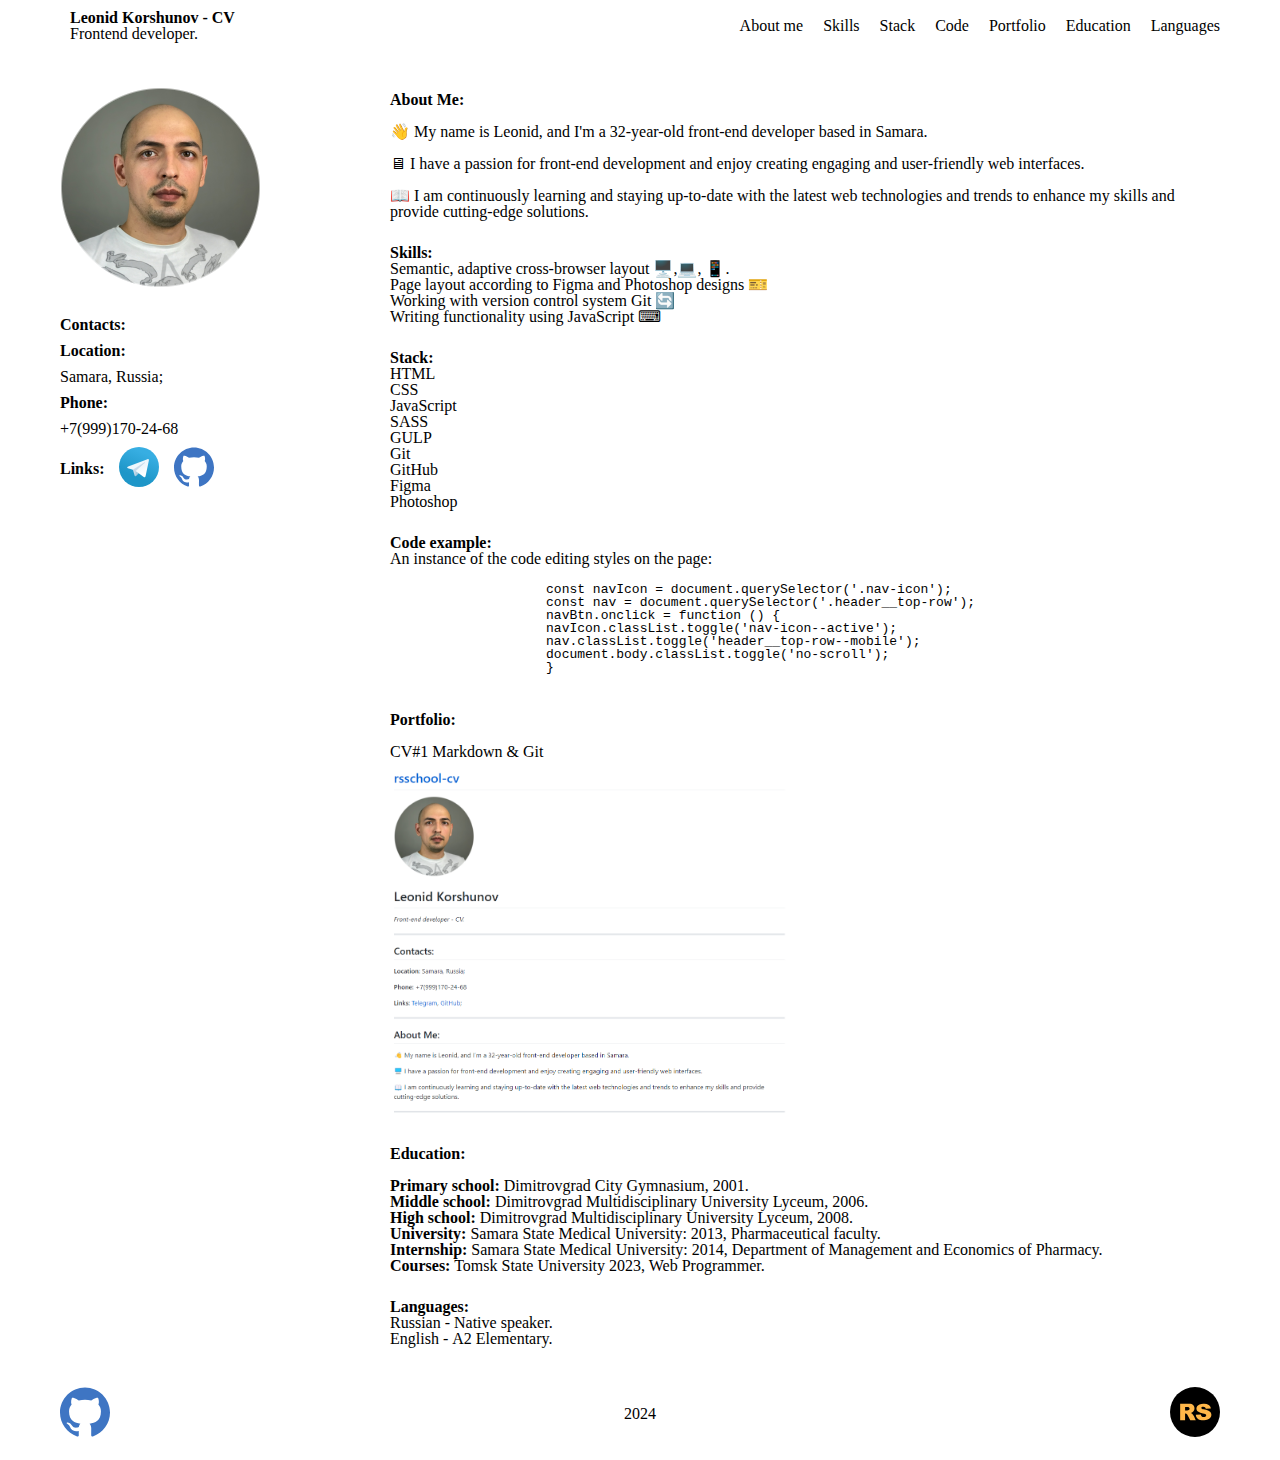
==== index.html @ f047ddb5 "fix: remove incorrect tags and validate code" ====
<!DOCTYPE html>
<html lang="en">

<head>
  <meta charset="UTF-8">
  <meta name="viewport" content="width=device-width, initial-scale=1.0">
  <link rel="stylesheet" href="./css/reset.css">
  <link rel="stylesheet" href="./css/main.css">
  <link rel="icon" href="./assets/svg/gulp.svg">
  <title>CV - Leonid Korshunov</title>
</head>

<body>
  <div class="wrapper">

    <header class="header">
      <div class="container">
        <div class="header__content">
          <div class="header__logo">
            <h1>Leonid Korshunov - CV</h1>
            <p>Frontend developer.</p>
          </div>
          <div class="header__navigation">
            <nav class="menu">
              <ul>
                <li><a href="#about">About me</a></li>
                <li><a href="#skills">Skills</a></li>
                <li><a href="#stack">Stack</a></li>
                <li><a href="#code">Code</a></li>
                <li><a href="#portfolio">Portfolio</a></li>
                <li><a href="#education">Education</a></li>
                <li><a href="#languages">Languages</a></li>
              </ul>
            </nav>
          </div>
        </div>

      </div>
    </header>

    <main class="main">
      <div class="container">
        <div class="main_grid-container">
          <div class="left-column">
            <section class="contact-info">

              <div class="contact-info_avatar">
                <img src="./assets/img/avatar.png" alt="The developer avatar">
              </div>

              <div class="contacts">
                <div class="contacts-data">
                  <div class="conatcts-data-content">
                    <h2>Contacts:</h2>
                    <h3>Location:</h3>
                    <p>Samara, Russia;</p>
                    <h3>Phone:</h3>
                    <p>+7(999)170-24-68</p>
                  </div>
                </div>

                <div class="contact-links">
                  <h3>Links:</h3>
                  <a href="https://t.me/leonidkorshunov" target="_blank"><img src="./assets/svg/telegram.svg" alt=""
                      width="40"></a>
                  <a href="https://github.com/UltimatePowerCoder" target="_blank"><img src="./assets/svg/github.svg"
                      alt="" width="40"></a>
                </div>

              </div>

            </section>
          </div>
          <div class="right-column">


            <section class="about-me">
              <div class="about-me_content" id="about">
                <h2>About Me:</h2>
                <br>
                <p>👋 My name is Leonid, and I'm a 32-year-old front-end developer based in Samara.</p>
                <br>
                <p>🖥 I have a passion for front-end development and enjoy creating engaging and user-friendly web
                  interfaces.
                </p>
                <br>
                <p>📖 I am continuously learning and staying up-to-date with the latest web technologies and trends to
                  enhance
                  my skills and provide cutting-edge solutions.</p>
              </div>
            </section>

            <section class="cv-skills">

              <div class="skills" id="skills">
                <h3>Skills:</h3>
                <ul>
                  <li>Semantic, adaptive cross-browser layout 🖥️,💻, 📱.</li>
                  <li>Page layout according to Figma and Photoshop designs 🎫</li>
                  <li>Working with version control system Git 🔄 </li>
                  <li>Writing functionality using JavaScript ⌨</li>
                </ul>
              </div>
            </section>

            <section class="stack">
              <div class="stack_content" id="stack">
                <h2>Stack:</h2>
                <ul>
                  <li>HTML</li>
                  <li>CSS</li>
                  <li>JavaScript</li>
                  <li>SASS</li>
                  <li>GULP</li>
                  <li>Git</li>
                  <li>GitHub</li>
                  <li>Figma</li>
                  <li>Photoshop</li>
                </ul>
              </div>
            </section>

            <section class="code">
              <div class="code_content" id="code">
                <h2>Code example:</h2>
                <p>An instance of the code editing styles on the page:</p>
                <br>
                <pre class="code-example">
                    const navIcon = document.querySelector('.nav-icon');
                    const nav = document.querySelector('.header__top-row');
                    navBtn.onclick = function () {
                    navIcon.classList.toggle('nav-icon--active');
                    nav.classList.toggle('header__top-row--mobile');
                    document.body.classList.toggle('no-scroll');
                    }
                  </pre>
              </div>
            </section>

            <section class="portfolio">
              <div class="portfolio_content" id="portfolio">
                <h2>Portfolio:</h2>
                <br>
                <a href="https://ultimatepowercoder.github.io/rsschool-cv/cv" target="_blank">
                  CV#1 Markdown & Git
                </a>
                <a href="https://ultimatepowercoder.github.io/rsschool-cv/cv" target="_blank">
                  <img src="./assets/img/image.png" alt="porfolio item picture" width="400">
                </a>
              </div>
            </section>

            <section class="education">
              <div class="education_content" id="education">
                <h2>Education:</h2>
                <br>
                <ul>
                  <li><span class="bold">Primary school:</span> Dimitrovgrad City Gymnasium, 2001.</li>
                  <li><span class="bold">Middle school:</span> Dimitrovgrad Multidisciplinary University Lyceum, 2006.
                  </li>
                  <li><span class="bold">High school:</span> Dimitrovgrad Multidisciplinary University Lyceum, 2008.
                  </li>
                  <li><span class="bold">University:</span> Samara State Medical University: 2013, Pharmaceutical
                    faculty.</li>
                  <li><span class="bold">Internship:</span> Samara State Medical University: 2014, Department of
                    Management and Economics of Pharmacy.</li>
                  <li><span class="bold">Courses:</span> Tomsk State University 2023, Web Programmer.</li>
                </ul>
              </div>
            </section>

            <section class="languages">
              <div class="languages-content" id="languages">
                <h2>Languages:</h2>
                <p>Russian - Native speaker.</p>
                <p>English - А2 Elementary.</p>
              </div>
            </section>
          </div>
        </div>
      </div>
    </main>

    <footer class="footer">
      <div class="container">
        <div class="footer-content">
          <a href="https://github.com/UltimatePowerCoder" target="_blank">
            <img src="./assets/svg/github.svg" alt="github logo" width="50">
          </a>
          <p>2024</p>
          <a href="https://rs.school/courses/javascript-ru" target="_blank">
            <img src="./assets/svg/rsschool.svg" alt="RS School logo" width="50">
          </a>
        </div>
      </div>
    </footer>
  </div>
  <script src="./index.js"></script>
</body>

</html>
---- css/main.css ----
:root {
    --black: #000000;
    --white: #ffffff;
}

html {
    box-sizing: border-box;
    width: 100%;
    max-width: 100%;
    overflow-x: hidden;
}

*,
*::after,
*::before {
    box-sizing: inherit;
}

a {
    text-decoration: none;
    color: inherit;
    text-decoration: none;
}

li {
    list-style-type: none;
}

a:hover {
    color: #0070b1;
    text-decoration: underline;
}

.container {
    max-width: 1180px;
    padding: 0px 10px;
    margin: 0 auto;
}

.main_grid-container {
    display: grid;
    grid-template-columns: repeat(5, 1fr);
    grid-template-rows: repeat(5, 1fr);
    grid-column-gap: 0px;
    grid-row-gap: 0px;
}

.left-column {
    grid-area: 1 / 1 / 6 / 2;
}

.right-column {
    grid-area: 1 / 2 / 6 / 6;
    margin-top: 30px;
}

/* Header section start */

.header__logo {
    display: flex;
    flex-direction: column;
    margin-right: 20px;
}

.header__content {
    display: flex;
    justify-content: space-between;
    align-items: center;
    padding: 10px 0px 0px 10px;
    margin-bottom: 20px;
}

.menu>ul {
    display: flex;
    flex-direction: row;
    justify-content: space-around;
    flex-wrap: wrap;
    gap: 20px;
}

/* Header section end */
/* Contacts section start */

.contact-info {
    display: flex;
    flex-direction: column;
    margin-right: 100px;
}

.contacts {
    display: flex;
    flex-direction: column;
    justify-content: center;
    align-items: flex-start;
    gap: 10px;
}

.contact-info_avatar {
    overflow: hidden;
    display: flex;
    justify-content: center;
    align-items: center;
    margin: 0px 30px 30px 0px;
}

.contact-info_avatar img {
    padding-top: 25px;
    height: 100%;
    width: auto;
}

.contact-links {
    display: flex;
    justify-content: flex-start;
    align-items: center;
    flex-wrap: wrap;
    gap: 15px;
}

.contact-info {
    margin-bottom: 20px;
    display: flex;
}

.conatcts-data-content {
    display: flex;
    flex-direction: column;
    row-gap: 10px;
}

/* Contacts section end */
/* About me section start */


.about-me {
    margin-bottom: 25px;
}

/* About me section end */
/* CV-skills section start */

.cv-skills {
    margin-bottom: 25px;
}

/* CV-skills section end */
/* Stack section start */

.stack {
    margin-bottom: 25px;
}

/* Stack section end */
/* Code section start */

.code {
    margin-bottom: 25px;
}

.code-example {
    text-align: left;
}

/* Code section end */
/* Portfolio section start */

.portfolio {
    margin-bottom: 25px;
}

.portfolio_content {
    display: flex;
    flex-direction: column;
}

/* Portfolio section end */
/* Education section start */

.education {
    margin-bottom: 25px;
}

li span {
    font-weight: bolder;
}

/* Education section end */
/* Languages section start */

.languages {
    margin-bottom: 40px;
}

/* Languages section end */

/* Footer start */

.footer-content {
    margin-bottom: 20px;
    display: flex;
    flex-direction: row;
    justify-content: space-between;
    align-items: center;
}

/* Footer end */
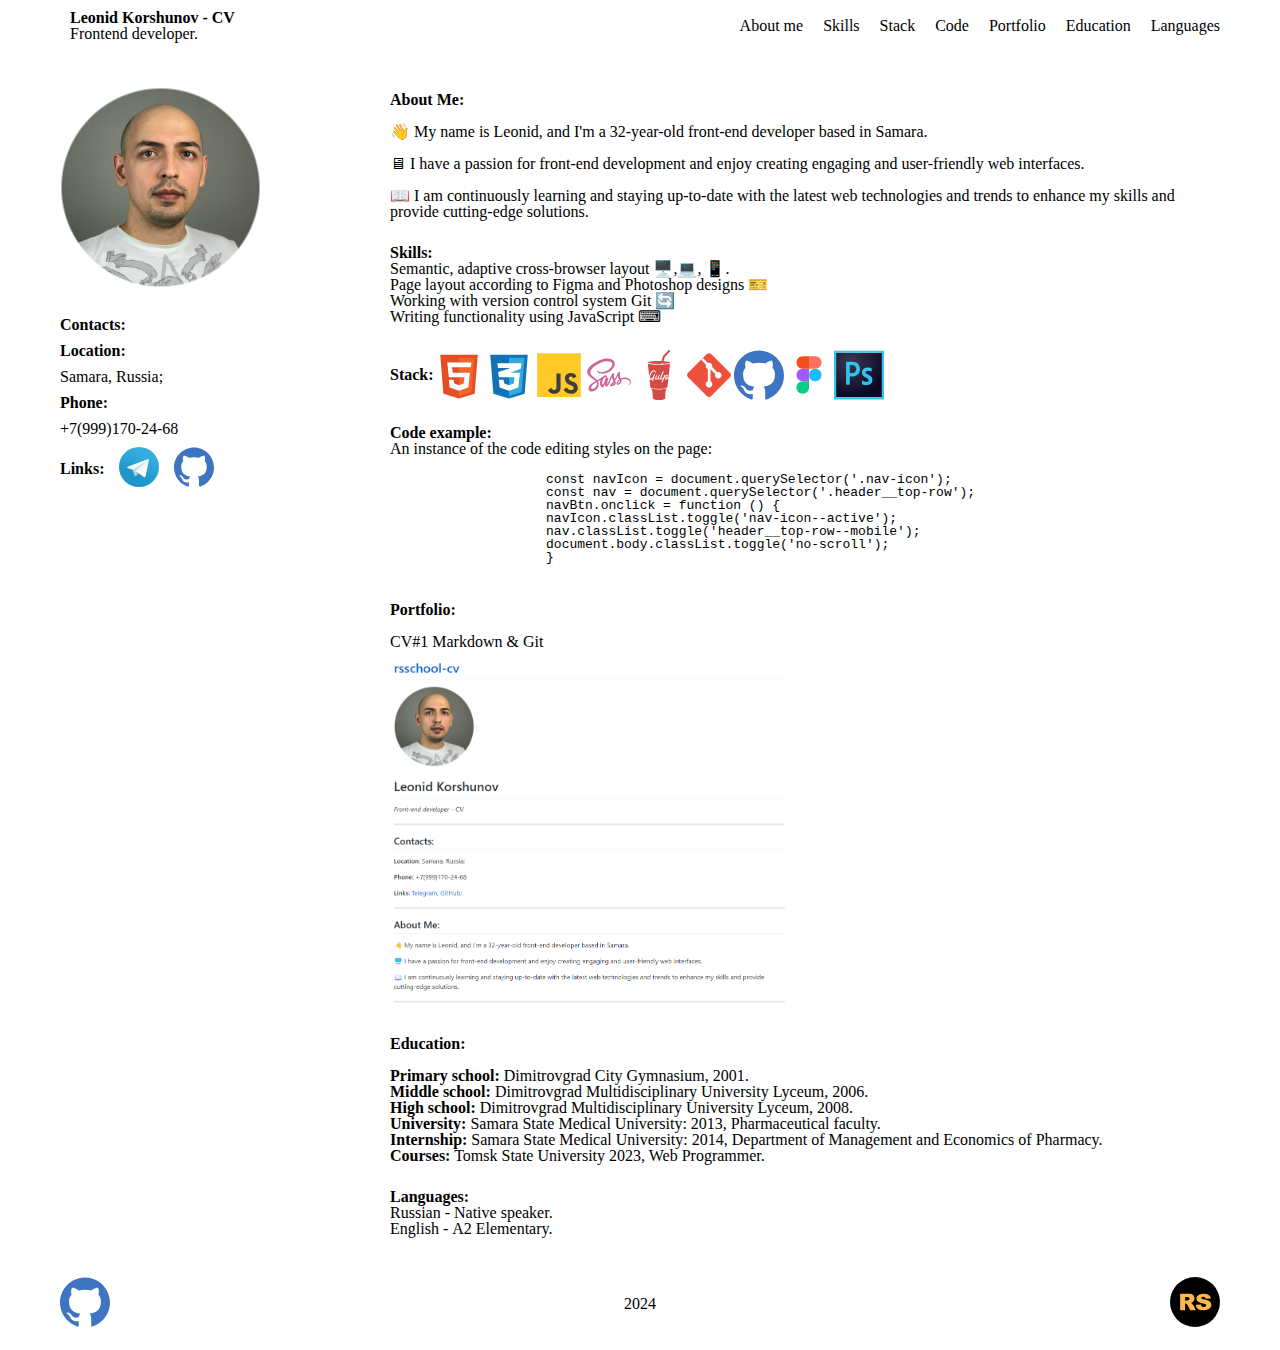
==== commit 13733312: "feat: redesign Stack section" ====
--- a/index.html
+++ b/index.html
@@ -106,17 +106,15 @@
             <section class="stack">
               <div class="stack_content" id="stack">
                 <h2>Stack:</h2>
-                <ul>
-                  <li>HTML</li>
-                  <li>CSS</li>
-                  <li>JavaScript</li>
-                  <li>SASS</li>
-                  <li>GULP</li>
-                  <li>Git</li>
-                  <li>GitHub</li>
-                  <li>Figma</li>
-                  <li>Photoshop</li>
-                </ul>
+                  <img src="./assets/svg/html5.svg" height="50" alt="HTML5">
+                  <img src="./assets/svg/css3.svg" height="50" alt="CSS3">
+                  <img src="./assets/svg/js.svg" height="50" alt="JavaScript">
+                  <img src="./assets/svg/sass.svg" height="50" alt="SASS">
+                  <img src="./assets/svg/gulp.svg" height="50" alt="GULP">
+                  <img src="./assets/svg/git.svg" height="50" alt="Git">
+                  <img src="./assets/svg/github.svg" height="50" alt="GitHub">
+                  <img src="./assets/svg/figma.svg" height="50" alt="Figma">
+                  <img src="./assets/svg/photoshop.svg" height="50" alt="Photoshop">
               </div>
             </section>
 
--- a/css/main.css
+++ b/css/main.css
@@ -150,6 +150,12 @@
     margin-bottom: 25px;
 }
 
+.stack_content {
+    display: flex;
+    flex-direction: row;
+    align-items: center;
+}
+
 /* Stack section end */
 /* Code section start */
 
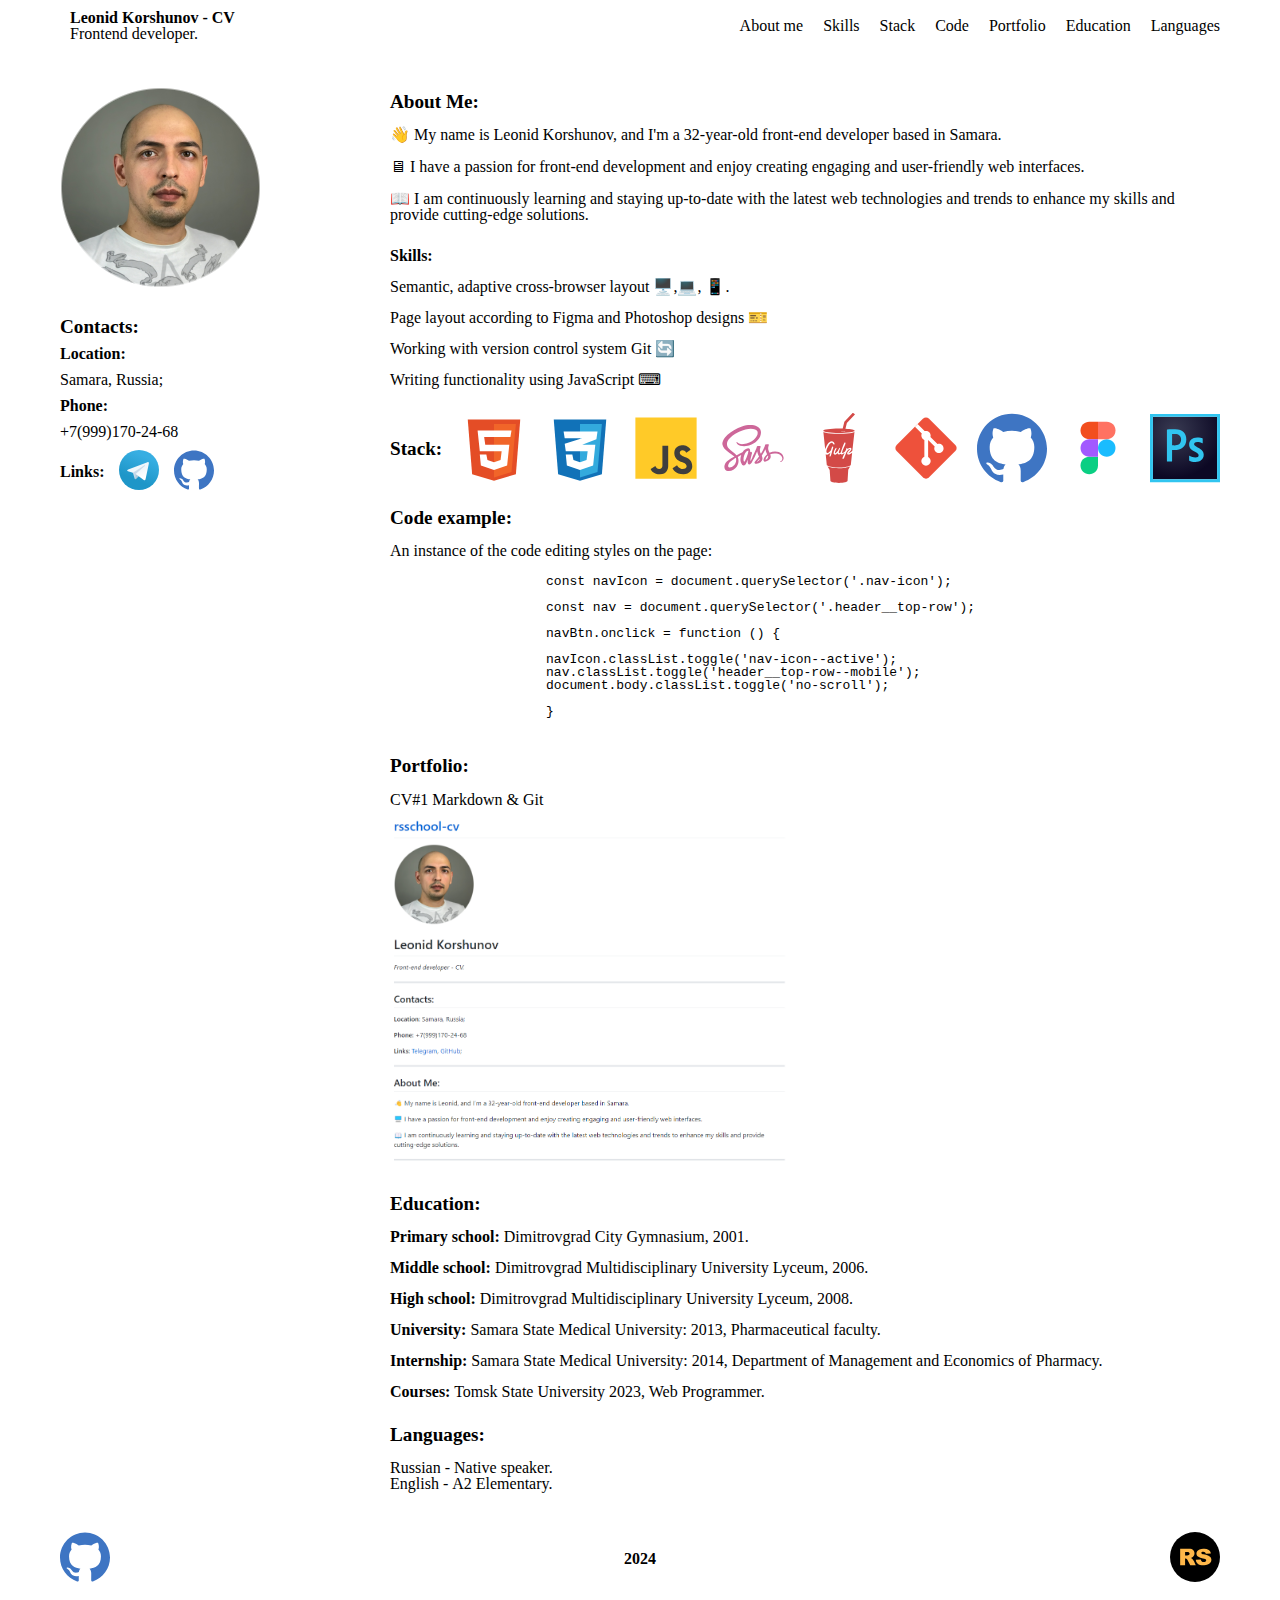
==== commit 26ad6296: "feat: change text styles" ====
--- a/index.html
+++ b/index.html
@@ -78,7 +78,7 @@
               <div class="about-me_content" id="about">
                 <h2>About Me:</h2>
                 <br>
-                <p>👋 My name is Leonid, and I'm a 32-year-old front-end developer based in Samara.</p>
+                <p>👋 My name is Leonid Korshunov, and I'm a 32-year-old front-end developer based in Samara.</p>
                 <br>
                 <p>🖥 I have a passion for front-end development and enjoy creating engaging and user-friendly web
                   interfaces.
@@ -106,30 +106,35 @@
             <section class="stack">
               <div class="stack_content" id="stack">
                 <h2>Stack:</h2>
-                  <img src="./assets/svg/html5.svg" height="50" alt="HTML5">
-                  <img src="./assets/svg/css3.svg" height="50" alt="CSS3">
-                  <img src="./assets/svg/js.svg" height="50" alt="JavaScript">
-                  <img src="./assets/svg/sass.svg" height="50" alt="SASS">
-                  <img src="./assets/svg/gulp.svg" height="50" alt="GULP">
-                  <img src="./assets/svg/git.svg" height="50" alt="Git">
-                  <img src="./assets/svg/github.svg" height="50" alt="GitHub">
-                  <img src="./assets/svg/figma.svg" height="50" alt="Figma">
-                  <img src="./assets/svg/photoshop.svg" height="50" alt="Photoshop">
+                  <img src="./assets/svg/html5.svg" height="70" alt="HTML5">
+                  <img src="./assets/svg/css3.svg" height="70" alt="CSS3">
+                  <img src="./assets/svg/js.svg" height="70" alt="JavaScript">
+                  <img src="./assets/svg/sass.svg" height="70" alt="SASS">
+                  <img src="./assets/svg/gulp.svg" height="70" alt="GULP">
+                  <img src="./assets/svg/git.svg" height="70" alt="Git">
+                  <img src="./assets/svg/github.svg" height="70" alt="GitHub">
+                  <img src="./assets/svg/figma.svg" height="70" alt="Figma">
+                  <img src="./assets/svg/photoshop.svg" height="70" alt="Photoshop">
               </div>
             </section>
 
             <section class="code">
               <div class="code_content" id="code">
                 <h2>Code example:</h2>
+                <br>
                 <p>An instance of the code editing styles on the page:</p>
                 <br>
                 <pre class="code-example">
                     const navIcon = document.querySelector('.nav-icon');
+
                     const nav = document.querySelector('.header__top-row');
+
                     navBtn.onclick = function () {
+
                     navIcon.classList.toggle('nav-icon--active');
                     nav.classList.toggle('header__top-row--mobile');
                     document.body.classList.toggle('no-scroll');
+
                     }
                   </pre>
               </div>
@@ -170,6 +175,7 @@
             <section class="languages">
               <div class="languages-content" id="languages">
                 <h2>Languages:</h2>
+                <br>
                 <p>Russian - Native speaker.</p>
                 <p>English - А2 Elementary.</p>
               </div>
@@ -185,7 +191,7 @@
           <a href="https://github.com/UltimatePowerCoder" target="_blank">
             <img src="./assets/svg/github.svg" alt="github logo" width="50">
           </a>
-          <p>2024</p>
+          <p><span class="bold">2024</span></p>
           <a href="https://rs.school/courses/javascript-ru" target="_blank">
             <img src="./assets/svg/rsschool.svg" alt="RS School logo" width="50">
           </a>
--- a/css/main.css
+++ b/css/main.css
@@ -14,6 +14,10 @@
 *::after,
 *::before {
     box-sizing: inherit;
+}
+
+h2{
+    font-size: larger;
 }
 
 a {
@@ -143,6 +147,13 @@
     margin-bottom: 25px;
 }
 
+.skills ul {
+    display: flex;
+    flex-direction: column;
+    gap: 15px;
+    margin-top: 15px;
+}
+
 /* CV-skills section end */
 /* Stack section start */
 
@@ -153,7 +164,9 @@
 .stack_content {
     display: flex;
     flex-direction: row;
-    align-items: center;
+    justify-content: space-between;
+    align-items: center;
+    flex-wrap: wrap;
 }
 
 /* Stack section end */
@@ -186,6 +199,12 @@
     margin-bottom: 25px;
 }
 
+.education_content ul {
+    display: flex;
+    flex-direction: column;
+    gap: 15px;
+}
+ 
 li span {
     font-weight: bolder;
 }
@@ -209,4 +228,8 @@
     align-items: center;
 }
 
+p span {
+    font-weight: bolder;
+}
+
 /* Footer end */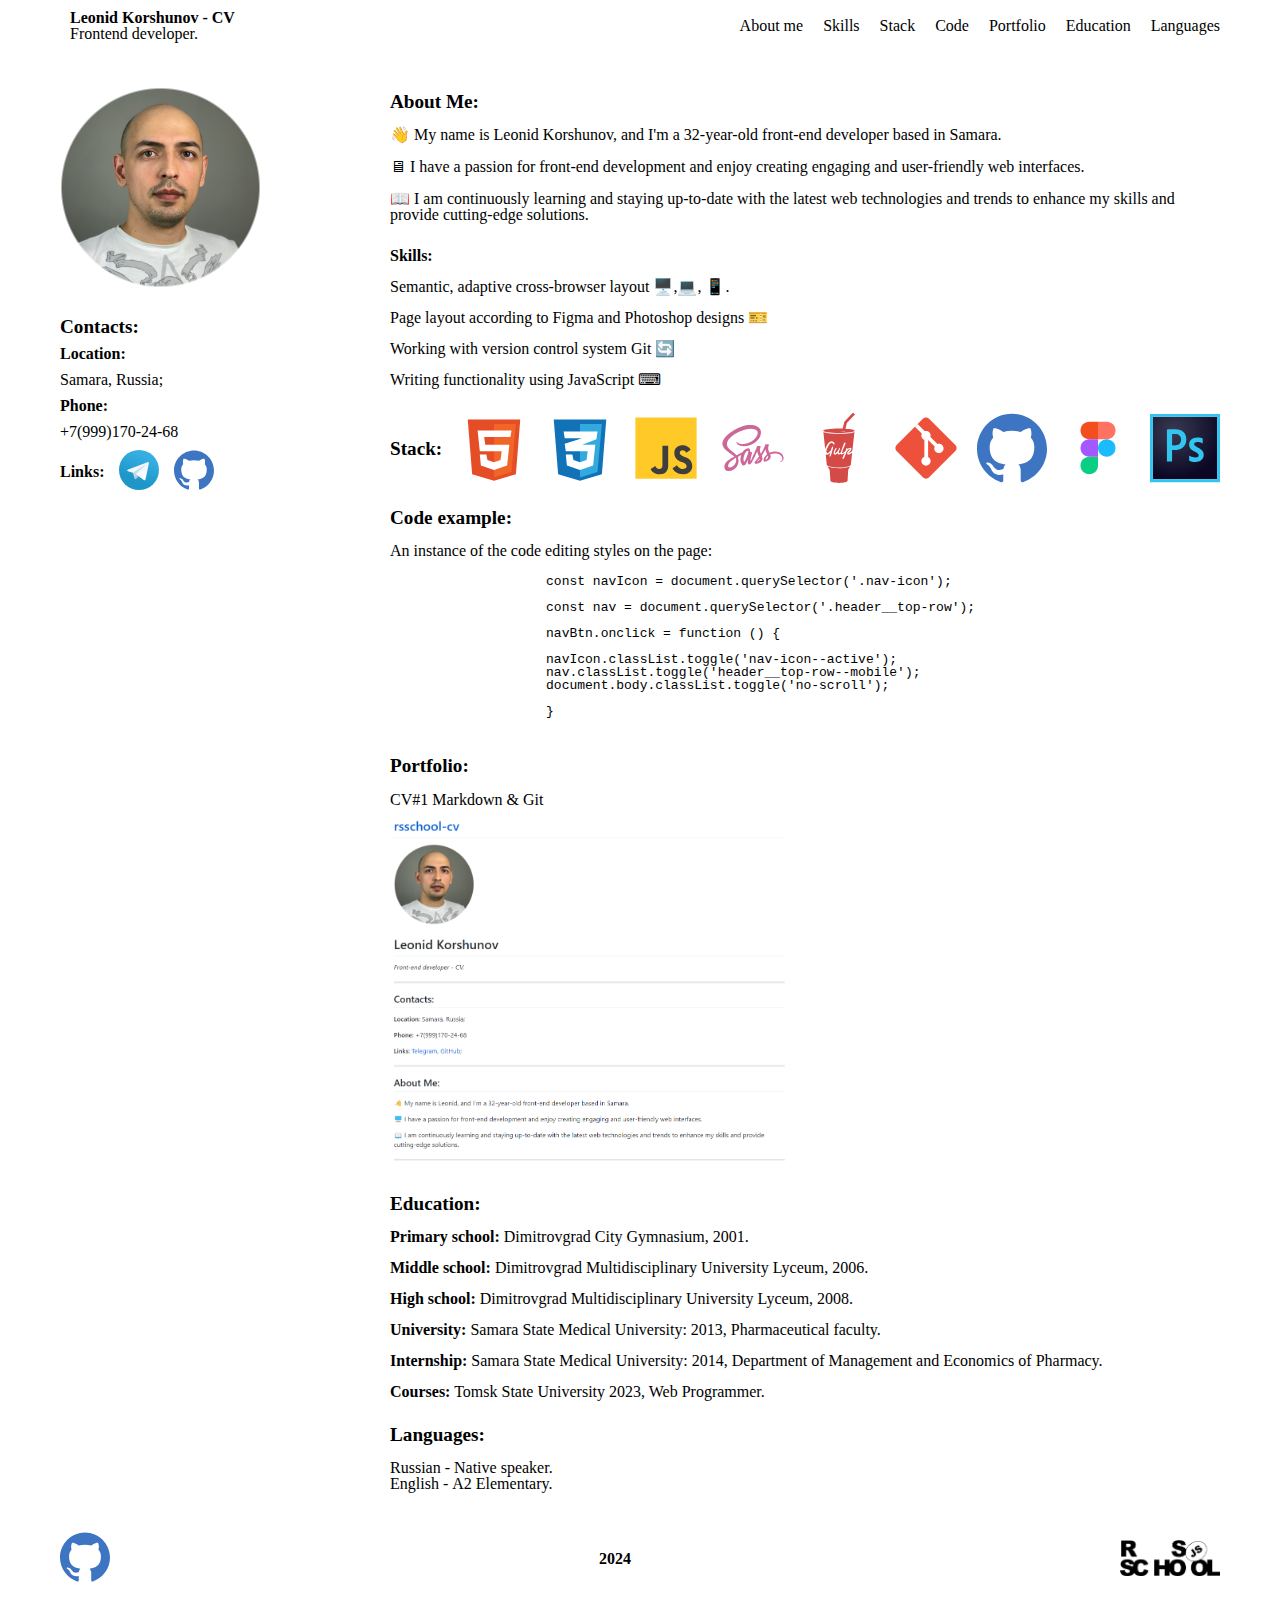
==== commit 505cb0d4: "fix: add correct logo in footer" ====
--- a/index.html
+++ b/index.html
@@ -193,7 +193,7 @@
           </a>
           <p><span class="bold">2024</span></p>
           <a href="https://rs.school/courses/javascript-ru" target="_blank">
-            <img src="./assets/svg/rsschool.svg" alt="RS School logo" width="50">
+            <img src="./assets/png/rsschool.png" alt="RS School logo" width="100">
           </a>
         </div>
       </div>
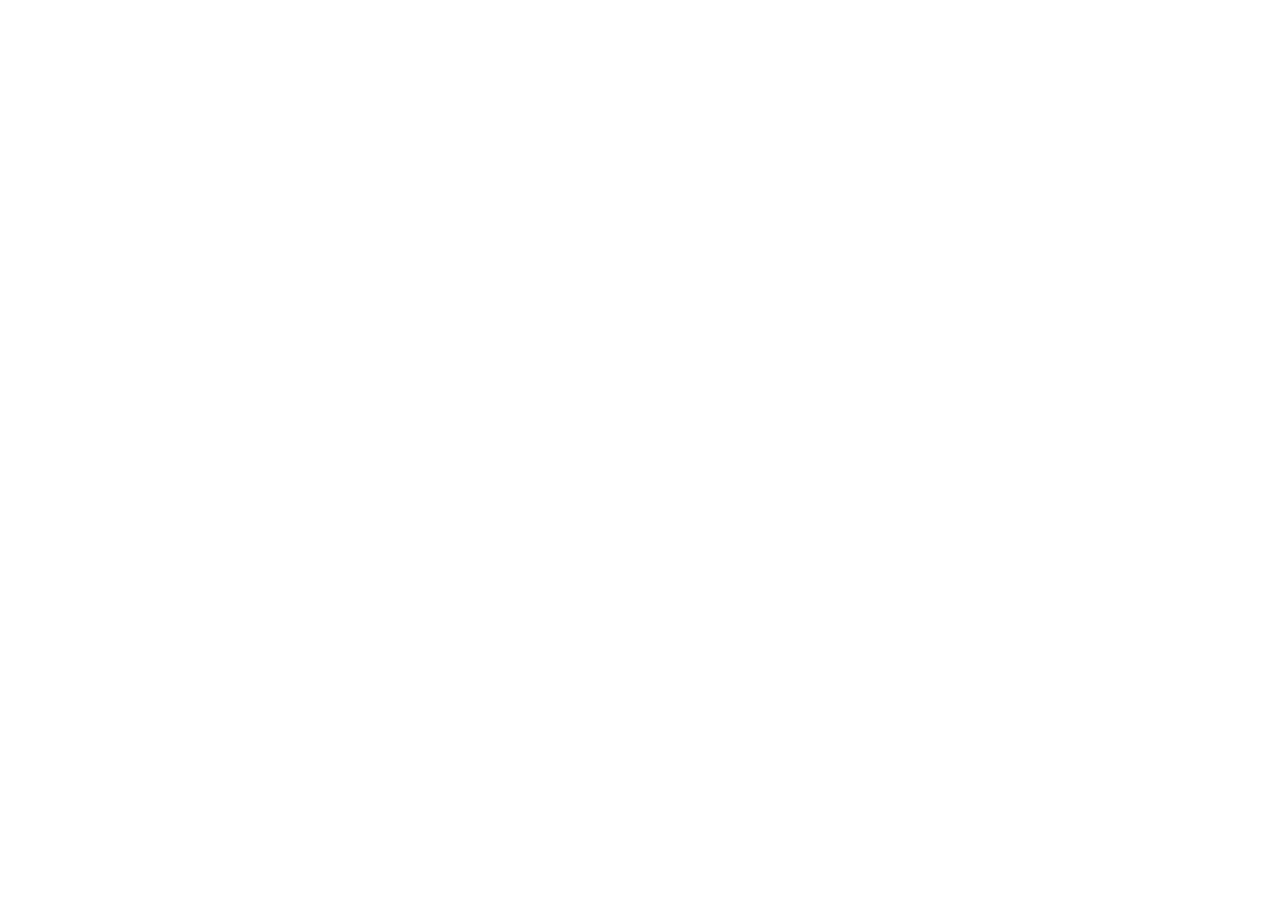
==== commit da3f2190: "init: start task shelter-part1" ====
--- a/index.html
+++ b/index.html
@@ -1,205 +1,11 @@
 <!DOCTYPE html>
 <html lang="en">
-
 <head>
-  <meta charset="UTF-8">
-  <meta name="viewport" content="width=device-width, initial-scale=1.0">
-  <link rel="stylesheet" href="./css/reset.css">
-  <link rel="stylesheet" href="./css/main.css">
-  <link rel="icon" href="./assets/svg/gulp.svg">
-  <title>CV - Leonid Korshunov</title>
+    <meta charset="UTF-8">
+    <meta name="viewport" content="width=device-width, initial-scale=1.0">
+    <title>Document</title>
 </head>
-
 <body>
-  <div class="wrapper">
-
-    <header class="header">
-      <div class="container">
-        <div class="header__content">
-          <div class="header__logo">
-            <h1>Leonid Korshunov - CV</h1>
-            <p>Frontend developer.</p>
-          </div>
-          <div class="header__navigation">
-            <nav class="menu">
-              <ul>
-                <li><a href="#about">About me</a></li>
-                <li><a href="#skills">Skills</a></li>
-                <li><a href="#stack">Stack</a></li>
-                <li><a href="#code">Code</a></li>
-                <li><a href="#portfolio">Portfolio</a></li>
-                <li><a href="#education">Education</a></li>
-                <li><a href="#languages">Languages</a></li>
-              </ul>
-            </nav>
-          </div>
-        </div>
-
-      </div>
-    </header>
-
-    <main class="main">
-      <div class="container">
-        <div class="main_grid-container">
-          <div class="left-column">
-            <section class="contact-info">
-
-              <div class="contact-info_avatar">
-                <img src="./assets/img/avatar.png" alt="The developer avatar">
-              </div>
-
-              <div class="contacts">
-                <div class="contacts-data">
-                  <div class="conatcts-data-content">
-                    <h2>Contacts:</h2>
-                    <h3>Location:</h3>
-                    <p>Samara, Russia;</p>
-                    <h3>Phone:</h3>
-                    <p>+7(999)170-24-68</p>
-                  </div>
-                </div>
-
-                <div class="contact-links">
-                  <h3>Links:</h3>
-                  <a href="https://t.me/leonidkorshunov" target="_blank"><img src="./assets/svg/telegram.svg" alt=""
-                      width="40"></a>
-                  <a href="https://github.com/UltimatePowerCoder" target="_blank"><img src="./assets/svg/github.svg"
-                      alt="" width="40"></a>
-                </div>
-
-              </div>
-
-            </section>
-          </div>
-          <div class="right-column">
-
-
-            <section class="about-me">
-              <div class="about-me_content" id="about">
-                <h2>About Me:</h2>
-                <br>
-                <p>👋 My name is Leonid Korshunov, and I'm a 32-year-old front-end developer based in Samara.</p>
-                <br>
-                <p>🖥 I have a passion for front-end development and enjoy creating engaging and user-friendly web
-                  interfaces.
-                </p>
-                <br>
-                <p>📖 I am continuously learning and staying up-to-date with the latest web technologies and trends to
-                  enhance
-                  my skills and provide cutting-edge solutions.</p>
-              </div>
-            </section>
-
-            <section class="cv-skills">
-
-              <div class="skills" id="skills">
-                <h3>Skills:</h3>
-                <ul>
-                  <li>Semantic, adaptive cross-browser layout 🖥️,💻, 📱.</li>
-                  <li>Page layout according to Figma and Photoshop designs 🎫</li>
-                  <li>Working with version control system Git 🔄 </li>
-                  <li>Writing functionality using JavaScript ⌨</li>
-                </ul>
-              </div>
-            </section>
-
-            <section class="stack">
-              <div class="stack_content" id="stack">
-                <h2>Stack:</h2>
-                  <img src="./assets/svg/html5.svg" height="70" alt="HTML5">
-                  <img src="./assets/svg/css3.svg" height="70" alt="CSS3">
-                  <img src="./assets/svg/js.svg" height="70" alt="JavaScript">
-                  <img src="./assets/svg/sass.svg" height="70" alt="SASS">
-                  <img src="./assets/svg/gulp.svg" height="70" alt="GULP">
-                  <img src="./assets/svg/git.svg" height="70" alt="Git">
-                  <img src="./assets/svg/github.svg" height="70" alt="GitHub">
-                  <img src="./assets/svg/figma.svg" height="70" alt="Figma">
-                  <img src="./assets/svg/photoshop.svg" height="70" alt="Photoshop">
-              </div>
-            </section>
-
-            <section class="code">
-              <div class="code_content" id="code">
-                <h2>Code example:</h2>
-                <br>
-                <p>An instance of the code editing styles on the page:</p>
-                <br>
-                <pre class="code-example">
-                    const navIcon = document.querySelector('.nav-icon');
-
-                    const nav = document.querySelector('.header__top-row');
-
-                    navBtn.onclick = function () {
-
-                    navIcon.classList.toggle('nav-icon--active');
-                    nav.classList.toggle('header__top-row--mobile');
-                    document.body.classList.toggle('no-scroll');
-
-                    }
-                  </pre>
-              </div>
-            </section>
-
-            <section class="portfolio">
-              <div class="portfolio_content" id="portfolio">
-                <h2>Portfolio:</h2>
-                <br>
-                <a href="https://ultimatepowercoder.github.io/rsschool-cv/cv" target="_blank">
-                  CV#1 Markdown & Git
-                </a>
-                <a href="https://ultimatepowercoder.github.io/rsschool-cv/cv" target="_blank">
-                  <img src="./assets/img/image.png" alt="porfolio item picture" width="400">
-                </a>
-              </div>
-            </section>
-
-            <section class="education">
-              <div class="education_content" id="education">
-                <h2>Education:</h2>
-                <br>
-                <ul>
-                  <li><span class="bold">Primary school:</span> Dimitrovgrad City Gymnasium, 2001.</li>
-                  <li><span class="bold">Middle school:</span> Dimitrovgrad Multidisciplinary University Lyceum, 2006.
-                  </li>
-                  <li><span class="bold">High school:</span> Dimitrovgrad Multidisciplinary University Lyceum, 2008.
-                  </li>
-                  <li><span class="bold">University:</span> Samara State Medical University: 2013, Pharmaceutical
-                    faculty.</li>
-                  <li><span class="bold">Internship:</span> Samara State Medical University: 2014, Department of
-                    Management and Economics of Pharmacy.</li>
-                  <li><span class="bold">Courses:</span> Tomsk State University 2023, Web Programmer.</li>
-                </ul>
-              </div>
-            </section>
-
-            <section class="languages">
-              <div class="languages-content" id="languages">
-                <h2>Languages:</h2>
-                <br>
-                <p>Russian - Native speaker.</p>
-                <p>English - А2 Elementary.</p>
-              </div>
-            </section>
-          </div>
-        </div>
-      </div>
-    </main>
-
-    <footer class="footer">
-      <div class="container">
-        <div class="footer-content">
-          <a href="https://github.com/UltimatePowerCoder" target="_blank">
-            <img src="./assets/svg/github.svg" alt="github logo" width="50">
-          </a>
-          <p><span class="bold">2024</span></p>
-          <a href="https://rs.school/courses/javascript-ru" target="_blank">
-            <img src="./assets/png/rsschool.png" alt="RS School logo" width="100">
-          </a>
-        </div>
-      </div>
-    </footer>
-  </div>
-  <script src="./index.js"></script>
+    
 </body>
-
 </html>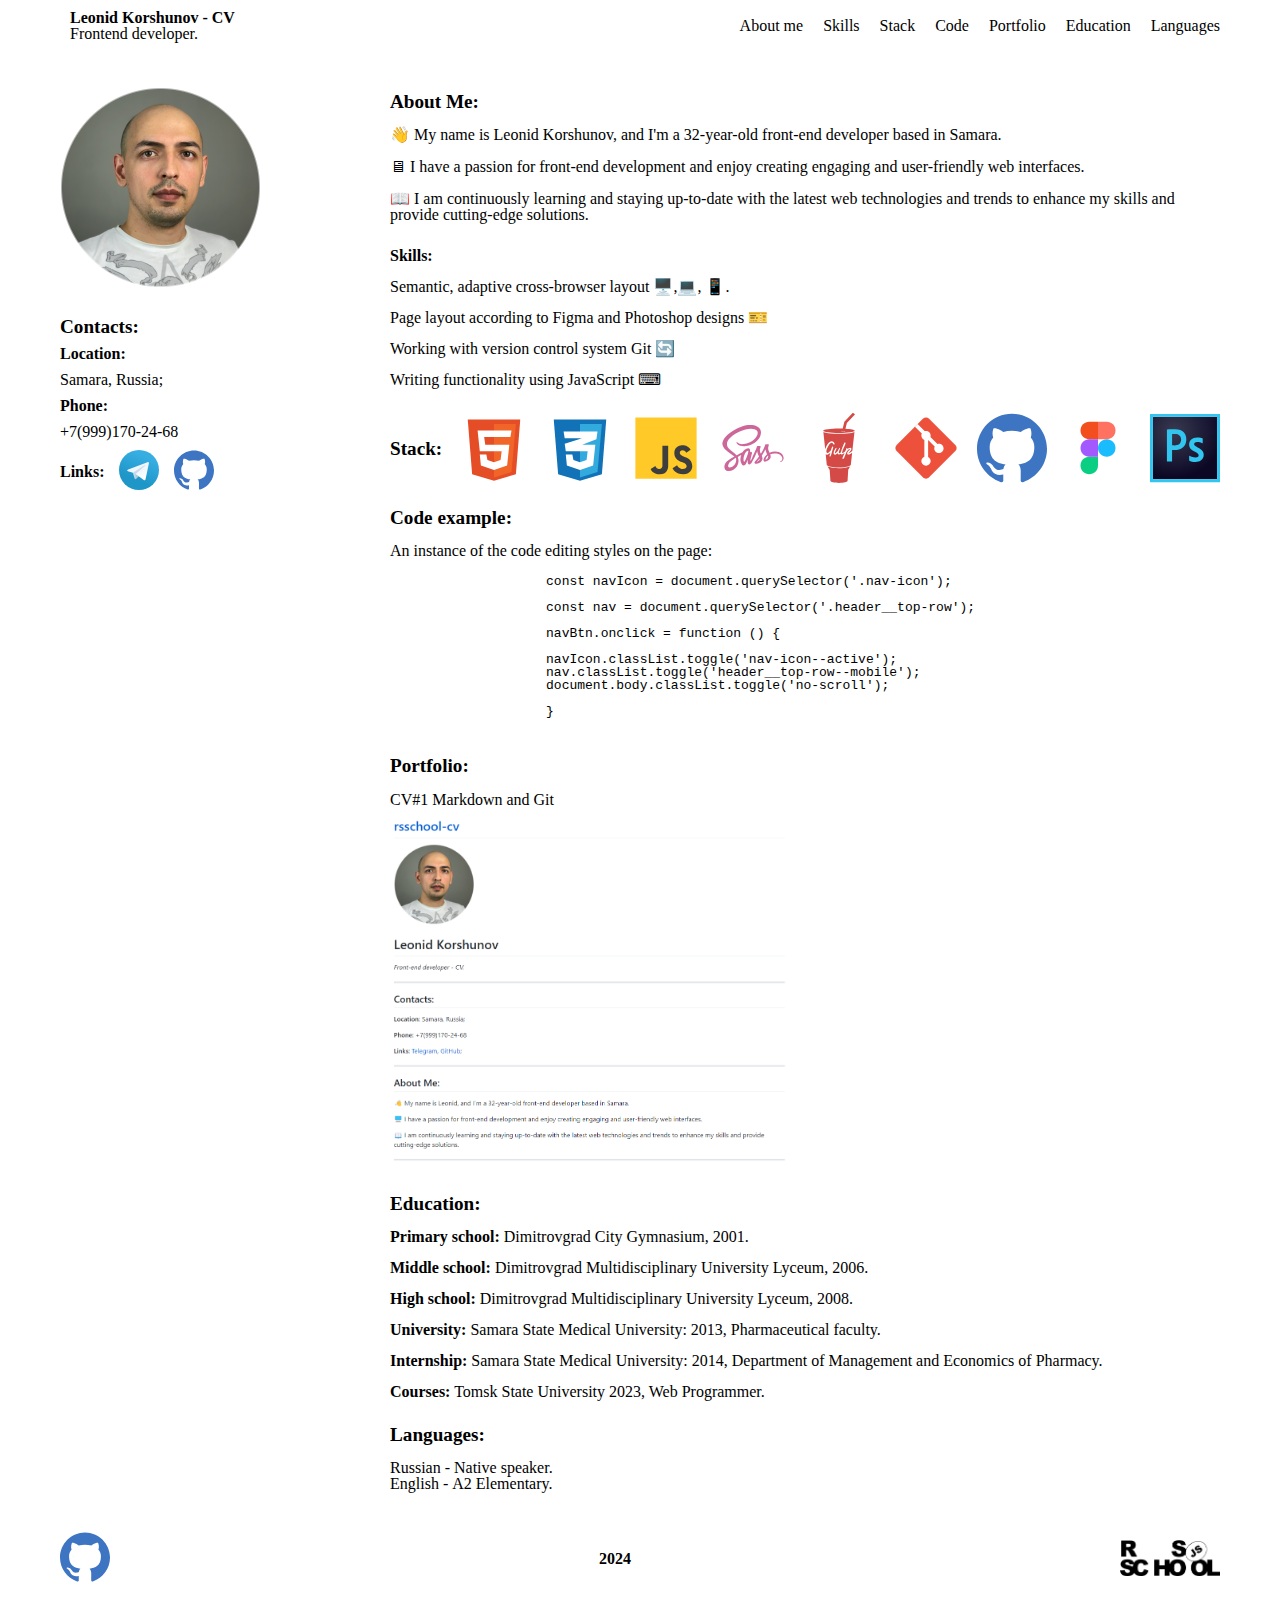
==== commit 84d933fe: "fix: remove spaces (Tue, Nov 26, 2024 12:13:14 AM)" ====
--- a/index.html
+++ b/index.html
@@ -1,11 +1,197 @@
 <!DOCTYPE html>
 <html lang="en">
 <head>
-    <meta charset="UTF-8">
-    <meta name="viewport" content="width=device-width, initial-scale=1.0">
-    <title>Document</title>
+  <meta charset="UTF-8">
+  <meta name="viewport" content="width=device-width, initial-scale=1.0">
+  <link rel="stylesheet" href="./css/reset.css">
+  <link rel="stylesheet" href="./css/main.css">
+  <link rel="icon" href="./assets/svg/gulp.svg">
+  <title>CV - Leonid Korshunov</title>
 </head>
 <body>
-    
+  <div class="wrapper">
+    <header class="header">
+      <div class="container">
+        <div class="header__content">
+          <div class="header__logo">
+            <h1>Leonid Korshunov - CV</h1>
+            <p>Frontend developer.</p>
+          </div>
+          <div class="header__navigation">
+            <nav class="menu">
+              <ul>
+                <li><a href="#about">About me</a></li>
+                <li><a href="#skills">Skills</a></li>
+                <li><a href="#stack">Stack</a></li>
+                <li><a href="#code">Code</a></li>
+                <li><a href="#portfolio">Portfolio</a></li>
+                <li><a href="#education">Education</a></li>
+                <li><a href="#languages">Languages</a></li>
+              </ul>
+            </nav>
+          </div>
+        </div>
+      </div>
+    </header>
+    <main class="main">
+      <div class="container">
+        <div class="main_grid-container">
+          <div class="left-column">
+            <section class="contact-info">
+              <div class="contact-info_avatar">
+                <img src="./assets/img/avatar.png" alt="The developer avatar">
+              </div>
+              <div class="contacts">
+                <div class="contacts-data">
+                  <div class="conatcts-data-content">
+                    <ul>
+                      <li>
+                        <h2>Contacts:</h2>
+                      </li>
+                      <li>
+                        <h3>Location:</h3>
+                      </li>
+                      <li>
+                        <p>Samara, Russia;</p>
+                      </li>
+                      <li>
+                        <h3>Phone:</h3>
+                      </li>
+                      <li>
+                        <p>+7(999)170-24-68</p>
+                      </li>
+                    </ul>
+                  </div>
+                </div>
+                <div class="contact-links">
+                  <h3>Links:</h3>
+                  <a href="https://t.me/leonidkorshunov" target="_blank"><img src="./assets/svg/telegram.svg" alt=""
+                      width="40"></a>
+                  <a href="https://github.com/UltimatePowerCoder" target="_blank"><img src="./assets/svg/github.svg"
+                      alt="" width="40"></a>
+                </div>
+              </div>
+            </section>
+          </div>
+          <div class="right-column">
+            <section class="about-me">
+              <div class="about-me_content" id="about">
+                <h2>About Me:</h2>
+                <br>
+                <p>👋 My name is Leonid Korshunov, and I'm a 32-year-old front-end developer based in Samara.</p>
+                <br>
+                <p>🖥 I have a passion for front-end development and enjoy creating engaging and user-friendly web
+                  interfaces.
+                </p>
+                <br>
+                <p>📖 I am continuously learning and staying up-to-date with the latest web technologies and trends to
+                  enhance
+                  my skills and provide cutting-edge solutions.</p>
+              </div>
+            </section>
+            <section class="cv-skills">
+              <div class="skills" id="skills">
+                <h3>Skills:</h3>
+                <ul>
+                  <li>Semantic, adaptive cross-browser layout 🖥️,💻, 📱.</li>
+                  <li>Page layout according to Figma and Photoshop designs 🎫</li>
+                  <li>Working with version control system Git 🔄 </li>
+                  <li>Writing functionality using JavaScript ⌨</li>
+                </ul>
+              </div>
+            </section>
+            <section class="stack">
+              <div class="stack_content" id="stack">
+                <h2>Stack:</h2>
+                <img src="./assets/svg/html5.svg" height="70" alt="HTML5">
+                <img src="./assets/svg/css3.svg" height="70" alt="CSS3">
+                <img src="./assets/svg/js.svg" height="70" alt="JavaScript">
+                <img src="./assets/svg/sass.svg" height="70" alt="SASS">
+                <img src="./assets/svg/gulp.svg" height="70" alt="GULP">
+                <img src="./assets/svg/git.svg" height="70" alt="Git">
+                <img src="./assets/svg/github.svg" height="70" alt="GitHub">
+                <img src="./assets/svg/figma.svg" height="70" alt="Figma">
+                <img src="./assets/svg/photoshop.svg" height="70" alt="Photoshop">
+              </div>
+            </section>
+            <section class="code">
+              <div class="code_content" id="code">
+                <h2>Code example:</h2>
+                <br>
+                <p>An instance of the code editing styles on the page:</p>
+                <br>
+                <pre class="code-example">
+                    const navIcon = document.querySelector('.nav-icon');
+
+                    const nav = document.querySelector('.header__top-row');
+
+                    navBtn.onclick = function () {
+
+                    navIcon.classList.toggle('nav-icon--active');
+                    nav.classList.toggle('header__top-row--mobile');
+                    document.body.classList.toggle('no-scroll');
+
+                    }
+                  </pre>
+              </div>
+            </section>
+            <section class="portfolio">
+              <div class="portfolio_content" id="portfolio">
+                <h2>Portfolio:</h2>
+                <br>
+                <a href="https://ultimatepowercoder.github.io/rsschool-cv/cv" target="_blank">
+                  CV#1 Markdown and Git
+                </a>
+                <a href="https://ultimatepowercoder.github.io/rsschool-cv/cv" target="_blank">
+                  <img src="./assets/img/image.png" alt="porfolio item picture" width="400">
+                </a>
+              </div>
+            </section>
+            <section class="education">
+              <div class="education_content" id="education">
+                <h2>Education:</h2>
+                <br>
+                <ul>
+                  <li><span class="bold">Primary school:</span> Dimitrovgrad City Gymnasium, 2001.</li>
+                  <li><span class="bold">Middle school:</span> Dimitrovgrad Multidisciplinary University Lyceum, 2006.
+                  </li>
+                  <li><span class="bold">High school:</span> Dimitrovgrad Multidisciplinary University Lyceum, 2008.
+                  </li>
+                  <li><span class="bold">University:</span> Samara State Medical University: 2013, Pharmaceutical
+                    faculty.</li>
+                  <li><span class="bold">Internship:</span> Samara State Medical University: 2014, Department of
+                    Management and Economics of Pharmacy.</li>
+                  <li><span class="bold">Courses:</span> Tomsk State University 2023, Web Programmer.</li>
+                </ul>
+              </div>
+            </section>
+            <section class="languages">
+              <div class="languages-content" id="languages">
+                <h2>Languages:</h2>
+                <br>
+                <p>Russian - Native speaker.</p>
+                <p>English - А2 Elementary.</p>
+              </div>
+            </section>
+          </div>
+        </div>
+      </div>
+    </main>
+    <footer class="footer">
+      <div class="container">
+        <div class="footer-content">
+          <a href="https://github.com/UltimatePowerCoder" target="_blank">
+            <img src="./assets/svg/github.svg" alt="github logo" width="50">
+          </a>
+          <p><span class="bold">2024</span></p>
+          <a href="https://rs.school/courses/javascript-ru" target="_blank">
+            <img src="./assets/png/rsschool.png" alt="RS School logo" width="100">
+          </a>
+        </div>
+      </div>
+    </footer>
+  </div>
+  <script src="./index.js"></script>
 </body>
+
 </html>--- a/css/main.css
+++ b/css/main.css
@@ -0,0 +1,235 @@
+:root {
+    --black: #000000;
+    --white: #ffffff;
+}
+
+html {
+    box-sizing: border-box;
+    width: 100%;
+    max-width: 100%;
+    overflow-x: hidden;
+}
+
+*,
+*::after,
+*::before {
+    box-sizing: inherit;
+}
+
+h2{
+    font-size: larger;
+}
+
+a {
+    text-decoration: none;
+    color: inherit;
+    text-decoration: none;
+}
+
+li {
+    list-style-type: none;
+}
+
+a:hover {
+    color: #0070b1;
+    text-decoration: underline;
+}
+
+.container {
+    max-width: 1180px;
+    padding: 0px 10px;
+    margin: 0 auto;
+}
+
+.main_grid-container {
+    display: grid;
+    grid-template-columns: repeat(5, 1fr);
+    grid-template-rows: repeat(5, 1fr);
+    grid-column-gap: 0px;
+    grid-row-gap: 0px;
+}
+
+.left-column {
+    grid-area: 1 / 1 / 6 / 2;
+}
+
+.right-column {
+    grid-area: 1 / 2 / 6 / 6;
+    margin-top: 30px;
+}
+
+/* Header section start */
+
+.header__logo {
+    display: flex;
+    flex-direction: column;
+    margin-right: 20px;
+}
+
+.header__content {
+    display: flex;
+    justify-content: space-between;
+    align-items: center;
+    padding: 10px 0px 0px 10px;
+    margin-bottom: 20px;
+}
+
+.menu>ul {
+    display: flex;
+    flex-direction: row;
+    justify-content: space-around;
+    flex-wrap: wrap;
+    gap: 20px;
+}
+
+/* Header section end */
+/* Contacts section start */
+
+.contact-info {
+    display: flex;
+    flex-direction: column;
+    margin-right: 100px;
+}
+
+.contacts {
+    display: flex;
+    flex-direction: column;
+    justify-content: center;
+    align-items: flex-start;
+    gap: 10px;
+}
+
+.contact-info_avatar {
+    overflow: hidden;
+    display: flex;
+    justify-content: center;
+    align-items: center;
+    margin: 0px 30px 30px 0px;
+}
+
+.contact-info_avatar img {
+    padding-top: 25px;
+    height: 100%;
+    width: auto;
+}
+
+.contact-links {
+    display: flex;
+    justify-content: flex-start;
+    align-items: center;
+    flex-wrap: wrap;
+    gap: 15px;
+}
+
+.contact-info {
+    margin-bottom: 20px;
+    display: flex;
+}
+
+.conatcts-data-content ul {
+    display: flex;
+    flex-direction: column;
+    gap: 10px;
+}
+
+/* Contacts section end */
+/* About me section start */
+
+
+.about-me {
+    margin-bottom: 25px;
+}
+
+/* About me section end */
+/* CV-skills section start */
+
+.cv-skills {
+    margin-bottom: 25px;
+}
+
+.skills ul {
+    display: flex;
+    flex-direction: column;
+    gap: 15px;
+    margin-top: 15px;
+}
+
+/* CV-skills section end */
+/* Stack section start */
+
+.stack {
+    margin-bottom: 25px;
+}
+
+.stack_content {
+    display: flex;
+    flex-direction: row;
+    justify-content: space-between;
+    align-items: center;
+    flex-wrap: wrap;
+}
+
+/* Stack section end */
+/* Code section start */
+
+.code {
+    margin-bottom: 25px;
+}
+
+.code-example {
+    text-align: left;
+}
+
+/* Code section end */
+/* Portfolio section start */
+
+.portfolio {
+    margin-bottom: 25px;
+}
+
+.portfolio_content {
+    display: flex;
+    flex-direction: column;
+}
+
+/* Portfolio section end */
+/* Education section start */
+
+.education {
+    margin-bottom: 25px;
+}
+
+.education_content ul {
+    display: flex;
+    flex-direction: column;
+    gap: 15px;
+}
+ 
+li span {
+    font-weight: bolder;
+}
+
+/* Education section end */
+/* Languages section start */
+
+.languages {
+    margin-bottom: 40px;
+}
+
+/* Languages section end */
+
+/* Footer start */
+
+.footer-content {
+    margin-bottom: 20px;
+    display: flex;
+    flex-direction: row;
+    justify-content: space-between;
+    align-items: center;
+}
+
+p span {
+    font-weight: bolder;
+}
+
+/* Footer end */